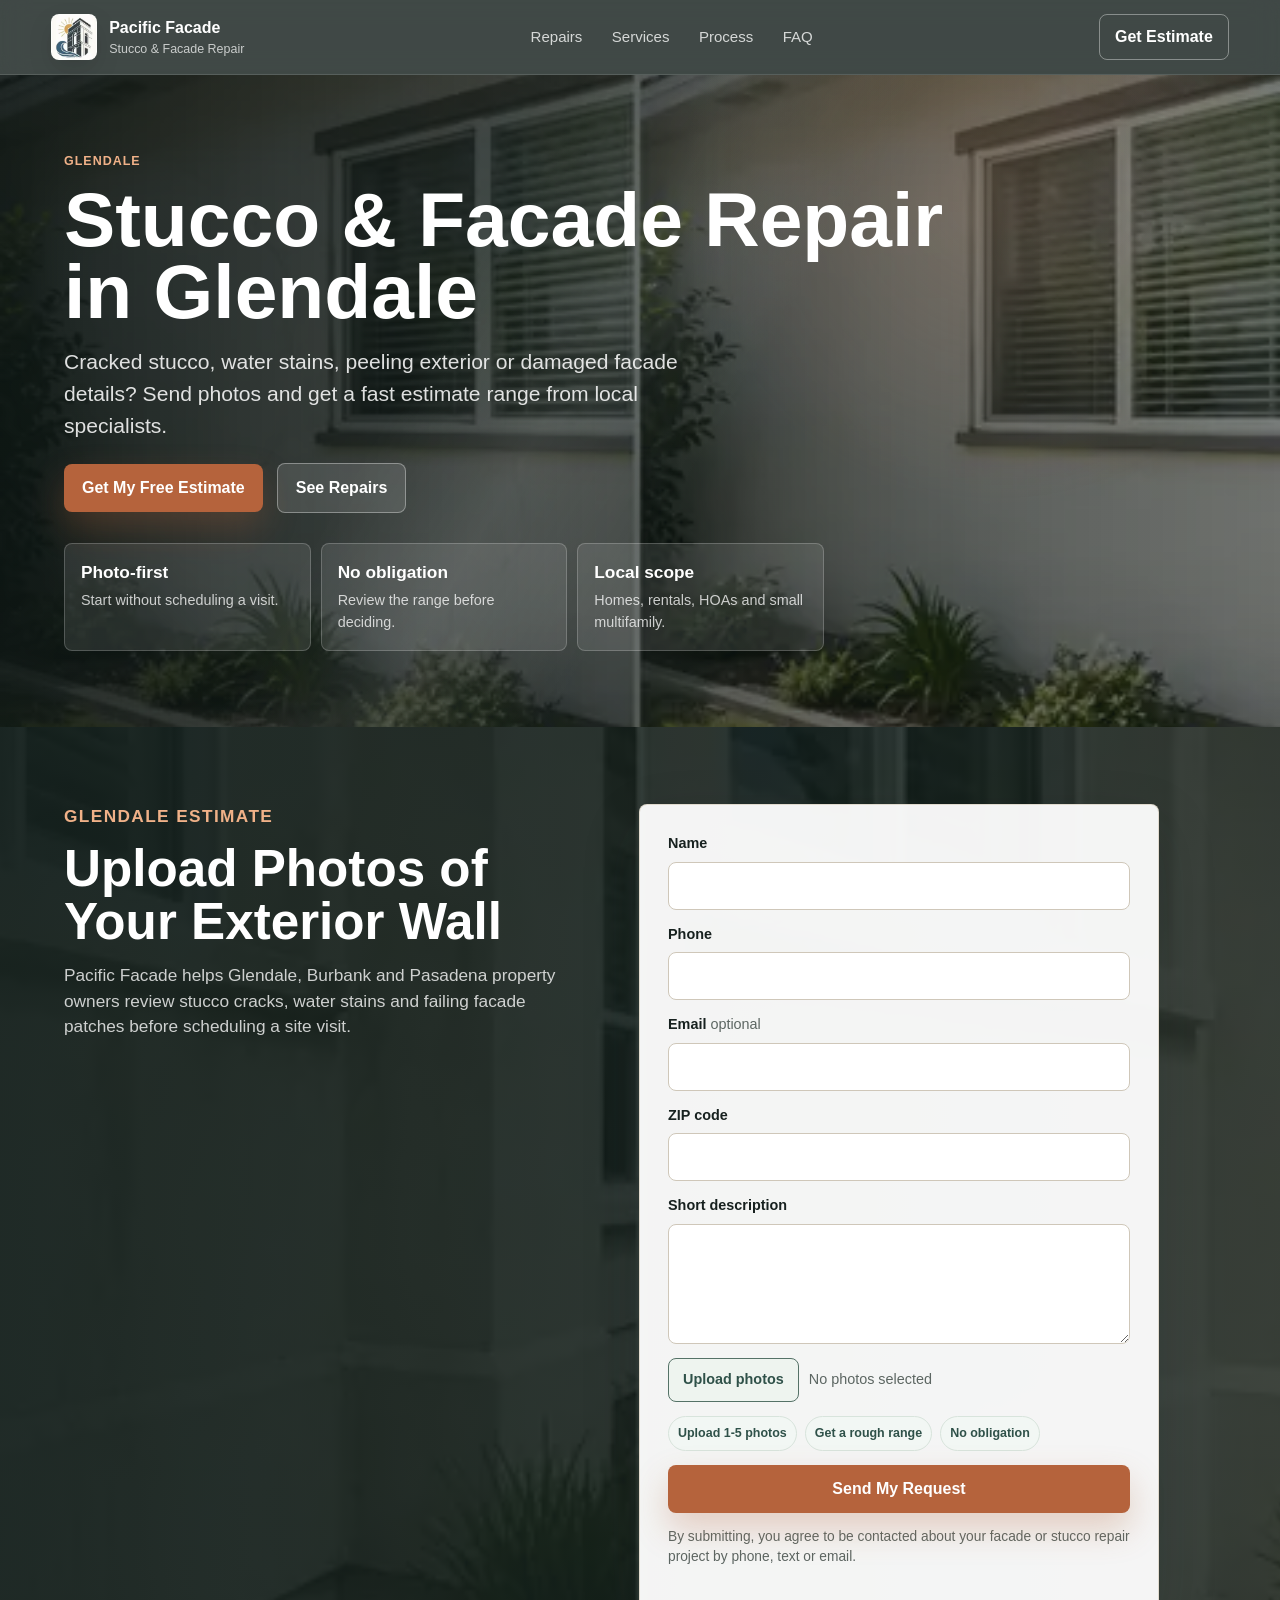
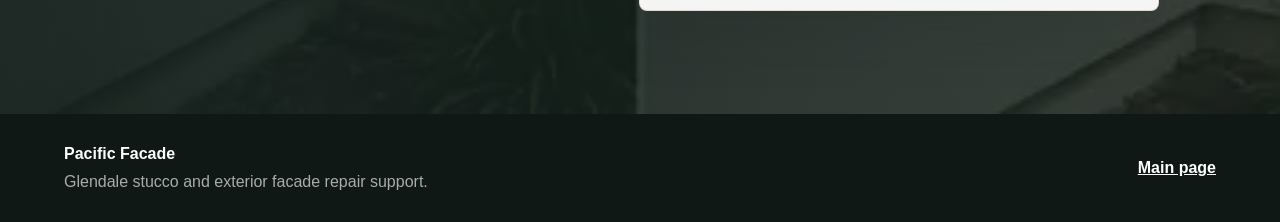
==== locations/glendale.html @ 207e1b65 "Add Glendale location page" ====
<!doctype html>
<html lang="en">
  <head>
    <meta charset="utf-8">
    <meta name="viewport" content="width=device-width, initial-scale=1">
    <title>Stucco & Facade Repair in Glendale | Pacific Facade</title>
    <meta name="description" content="Send photos for a Glendale stucco and facade repair estimate. Pacific Facade helps property owners in Glendale and nearby areas with exterior cracks, water stains and peeling stucco.">
    <link rel="icon" type="image/svg+xml" href="../assets/favicon.svg">
    <link rel="stylesheet" href="../styles.css">
    <link rel="stylesheet" href="../overrides.css">
  </head>
  <body>
    <header class="site-header">
      <a class="brand" href="../index.html">
        <span class="brand-logo-wrap" aria-hidden="true">
          <img class="brand-logo" src="../assets/pacific-facade-mark.webp" alt="">
        </span>
        <span><strong>Pacific Facade</strong><small>Stucco &amp; Facade Repair</small></span>
      </a>
      <nav class="nav-links">
        <a href="../index.html#repairs">Repairs</a>
        <a href="../index.html#services">Services</a>
        <a href="../index.html#process">Process</a>
        <a href="../index.html#faq">FAQ</a>
      </nav>
      <a class="header-cta" href="#estimate">Get Estimate</a>
    </header>

    <main>
      <section class="hero location-hero">
        <div class="hero-content">
          <p class="eyebrow">Glendale</p>
          <h1>Stucco &amp; Facade Repair in Glendale</h1>
          <p class="hero-subtitle">Cracked stucco, water stains, peeling exterior or damaged facade details? Send photos and get a fast estimate range from local specialists.</p>
          <div class="hero-actions">
            <a class="button button-primary" href="#estimate">Get My Free Estimate</a>
            <a class="button button-secondary" href="../index.html#repairs">See Repairs</a>
          </div>
          <div class="hero-trust" aria-label="Estimate advantages">
            <div><strong>Photo-first</strong><span>Start without scheduling a visit.</span></div>
            <div><strong>No obligation</strong><span>Review the range before deciding.</span></div>
            <div><strong>Local scope</strong><span>Homes, rentals, HOAs and small multifamily.</span></div>
          </div>
        </div>
      </section>

      <section class="section compact-section bottom-cta" id="estimate">
        <div class="bottom-copy">
          <p class="eyebrow">Glendale estimate</p>
          <h2>Upload Photos of Your Exterior Wall</h2>
          <p>Pacific Facade helps Glendale, Burbank and Pasadena property owners review stucco cracks, water stains and failing facade patches before scheduling a site visit.</p>
        </div>
        <form class="lead-form" data-lead-form data-source="glendale">
          <label><span>Name</span><input type="text" name="name" autocomplete="name" required></label>
          <label><span>Phone</span><input type="tel" name="phone" autocomplete="tel" required></label>
          <label><span>Email <em>optional</em></span><input type="email" name="email" autocomplete="email"></label>
          <label><span>ZIP code</span><input type="text" name="zip" autocomplete="postal-code" required></label>
          <label><span>Short description</span><textarea name="description" rows="4" required></textarea></label>
          <label class="file-control">
            <input type="file" name="photos" accept="image/*" multiple>
            <span class="file-button">Upload photos</span>
            <span class="file-name" data-file-name>No photos selected</span>
          </label>
          <div class="form-perks" aria-label="Form benefits">
            <span>Upload 1-5 photos</span>
            <span>Get a rough range</span>
            <span>No obligation</span>
          </div>
          <button class="button button-primary form-submit" type="submit">Send My Request</button>
          <p class="form-note">By submitting, you agree to be contacted about your facade or stucco repair project by phone, text or email.</p>
          <p class="form-status" role="status" aria-live="polite"></p>
        </form>
      </section>
    </main>

    <a class="mobile-sticky-cta" href="#estimate" aria-label="Get a free stucco repair estimate">
      <strong>Get My Free Estimate</strong>
      <span>Upload photos in about 60 seconds</span>
    </a>

    <footer class="site-footer">
      <div><strong>Pacific Facade</strong><p>Glendale stucco and exterior facade repair support.</p></div>
      <a href="../index.html">Main page</a>
    </footer>
    <script src="../script.js"></script>
  </body>
</html>
---- styles.css ----
:root {
  --ink: #17211f;
  --muted-ink: #5c6662;
  --paper: #fbfaf6;
  --surface: #ffffff;
  --sand: #eee6d7;
  --sage: #557267;
  --sage-dark: #2f5149;
  --clay: #b5633c;
  --ocean: #2e6f7e;
  --line: #ded8ca;
  --shadow: 0 22px 60px rgba(23, 33, 31, 0.16);
  --shadow-strong: 0 30px 90px rgba(11, 22, 19, 0.28);
  --radius: 8px;
}

* {
  box-sizing: border-box;
}

html {
  scroll-behavior: smooth;
}

body {
  margin: 0;
  color: var(--ink);
  background: var(--paper);
  font-family: Arial, Helvetica, sans-serif;
  line-height: 1.5;
}

body::selection {
  color: #fff;
  background: var(--sage-dark);
}

img {
  display: block;
  max-width: 100%;
}

a {
  color: inherit;
}

.site-header {
  position: sticky;
  top: 0;
  z-index: 20;
  display: flex;
  align-items: center;
  justify-content: space-between;
  gap: 24px;
  padding: 14px clamp(18px, 4vw, 56px);
  color: #fff;
  background: rgba(23, 33, 31, 0.82);
  backdrop-filter: blur(14px);
  border-bottom: 1px solid rgba(255, 255, 255, 0.12);
}

.brand {
  display: inline-flex;
  align-items: center;
  gap: 12px;
  min-width: max-content;
  text-decoration: none;
}

.brand-mark {
  display: inline-grid;
  width: 42px;
  height: 42px;
  place-items: center;
  border: 1px solid rgba(255, 255, 255, 0.52);
  border-radius: var(--radius);
  color: #fff;
  background: rgba(255, 255, 255, 0.12);
  font-weight: 800;
  transition: transform 180ms ease, background 180ms ease;
}

.brand:hover .brand-mark {
  transform: rotate(-2deg) scale(1.03);
  background: rgba(255, 255, 255, 0.18);
}

.brand strong,
.brand small {
  display: block;
}

.brand small {
  color: rgba(255, 255, 255, 0.72);
  font-size: 0.78rem;
}

.nav-links {
  display: flex;
  align-items: center;
  gap: clamp(14px, 2.3vw, 30px);
  color: rgba(255, 255, 255, 0.78);
  font-size: 0.94rem;
}

.nav-links a,
.header-cta {
  text-decoration: none;
}

.nav-links a {
  position: relative;
}

.nav-links a::after {
  content: "";
  position: absolute;
  left: 0;
  right: 0;
  bottom: -8px;
  height: 2px;
  background: #f0b188;
  transform: scaleX(0);
  transform-origin: left;
  transition: transform 180ms ease;
}

.nav-links a:hover::after {
  transform: scaleX(1);
}

.header-cta {
  min-width: max-content;
  padding: 10px 15px;
  border: 1px solid rgba(255, 255, 255, 0.38);
  border-radius: var(--radius);
  color: #fff;
  font-weight: 700;
  transition: background 180ms ease, border-color 180ms ease, transform 180ms ease;
}

.header-cta:hover {
  transform: translateY(-1px);
  background: rgba(255, 255, 255, 0.13);
  border-color: rgba(255, 255, 255, 0.62);
}

.hero {
  position: relative;
  overflow: hidden;
  display: grid;
  grid-template-columns: minmax(0, 1fr) minmax(320px, 440px);
  align-items: center;
  gap: clamp(28px, 5vw, 74px);
  min-height: calc(100svh - 84px);
  padding: clamp(36px, 6vw, 90px) clamp(18px, 5vw, 74px);
  color: #fff;
  background:
    linear-gradient(90deg, rgba(14, 23, 21, 0.9) 0%, rgba(14, 23, 21, 0.72) 46%, rgba(14, 23, 21, 0.5) 100%),
    url("assets/stucco-cracks-before-after-480q30.webp") center / cover no-repeat;
}

.hero::before {
  content: "";
  position: absolute;
  inset: 0;
  pointer-events: none;
  background:
    linear-gradient(120deg, transparent 0 35%, rgba(255, 255, 255, 0.13) 45%, transparent 56%),
    radial-gradient(circle at 78% 18%, rgba(240, 177, 136, 0.28), transparent 28%);
  opacity: 0.72;
  animation: heroSheen 8s ease-in-out infinite alternate;
}

.hero > * {
  position: relative;
  z-index: 1;
}

.hero-content {
  max-width: 760px;
  animation: heroEnter 700ms ease both;
}

.eyebrow {
  margin: 0 0 12px;
  color: var(--clay);
  font-size: 0.78rem;
  font-weight: 800;
  letter-spacing: 0.08em;
  text-transform: uppercase;
}

.hero .eyebrow {
  color: #f0b188;
}

h1,
h2,
h3,
p {
  margin-top: 0;
}

h1 {
  max-width: 760px;
  margin-bottom: 18px;
  font-size: clamp(2.7rem, 6vw, 5.7rem);
  line-height: 0.95;
  letter-spacing: 0;
}

h2 {
  margin-bottom: 14px;
  font-size: clamp(2rem, 4vw, 3.4rem);
  line-height: 1.04;
  letter-spacing: 0;
}

h3 {
  margin-bottom: 8px;
  font-size: 1.12rem;
  line-height: 1.25;
}

.hero-subtitle {
  max-width: 640px;
  margin-bottom: 22px;
  color: rgba(255, 255, 255, 0.86);
  font-size: clamp(1.08rem, 2vw, 1.32rem);
}

.hero-points {
  display: grid;
  gap: 12px;
  max-width: 700px;
  margin: 0 0 30px;
  padding: 0;
  list-style: none;
}

.hero-points li {
  position: relative;
  padding-left: 34px;
  color: rgba(255, 255, 255, 0.9);
}

.hero-points li::before {
  content: "";
  position: absolute;
  left: 0;
  top: 3px;
  width: 20px;
  height: 20px;
  border-radius: 50%;
  background: var(--clay);
  box-shadow: inset 0 0 0 6px rgba(255, 255, 255, 0.2);
}

.hero-actions,
.inline-cta {
  display: flex;
  flex-wrap: wrap;
  align-items: center;
  gap: 14px;
}

.hero-trust {
  display: grid;
  grid-template-columns: repeat(3, minmax(0, 1fr));
  gap: 10px;
  max-width: 760px;
  margin-top: 30px;
}

.hero-trust div {
  min-height: 92px;
  padding: 16px;
  border: 1px solid rgba(255, 255, 255, 0.2);
  border-radius: var(--radius);
  background: rgba(255, 255, 255, 0.1);
  backdrop-filter: blur(10px);
}

.hero-trust strong,
.hero-trust span {
  display: block;
}

.hero-trust strong {
  margin-bottom: 4px;
  font-size: 1.08rem;
}

.hero-trust span {
  color: rgba(255, 255, 255, 0.76);
  font-size: 0.9rem;
}

.button {
  display: inline-flex;
  align-items: center;
  justify-content: center;
  min-height: 48px;
  padding: 12px 18px;
  border: 0;
  border-radius: var(--radius);
  cursor: pointer;
  font: inherit;
  font-weight: 800;
  text-decoration: none;
  position: relative;
  overflow: hidden;
  transition: transform 160ms ease, background 160ms ease, border-color 160ms ease, box-shadow 160ms ease;
}

.button:hover {
  transform: translateY(-1px);
}

.button-primary {
  color: #fff;
  background: var(--clay);
  box-shadow: 0 16px 34px rgba(181, 99, 60, 0.28);
}

.button-primary:hover {
  background: #9e4f2e;
  box-shadow: 0 18px 40px rgba(181, 99, 60, 0.36);
}

.button-secondary {
  color: #fff;
  background: rgba(255, 255, 255, 0.12);
  border: 1px solid rgba(255, 255, 255, 0.35);
}

.lead-form {
  display: grid;
  gap: 14px;
  padding: clamp(18px, 3vw, 28px);
  border: 1px solid rgba(222, 216, 202, 0.9);
  border-radius: var(--radius);
  color: var(--ink);
  background: rgba(255, 255, 255, 0.95);
  box-shadow: var(--shadow);
  animation: formEnter 780ms 120ms ease both;
}

.hero-form {
  align-self: center;
  transform-origin: center right;
}

.form-heading h2 {
  margin-bottom: 5px;
  font-size: 1.55rem;
}

.form-kicker {
  width: max-content;
  max-width: 100%;
  margin-bottom: 8px;
  padding: 6px 10px;
  border-radius: 999px;
  color: var(--sage-dark);
  background: #e6f0ea;
  font-size: 0.78rem;
  font-weight: 900;
  text-transform: uppercase;
  letter-spacing: 0.06em;
}

.form-heading p,
.form-note,
.form-status,
.section-heading p,
.card-body p,
.service-grid p,
.timeline p,
.trust-grid p,
.site-footer p {
  color: var(--muted-ink);
}

label {
  display: grid;
  gap: 7px;
  font-weight: 800;
  transition: color 160ms ease;
}

label:focus-within {
  color: var(--ocean);
}

label span {
  font-size: 0.9rem;
}

label em {
  color: var(--muted-ink);
  font-style: normal;
  font-weight: 500;
}

input,
textarea {
  width: 100%;
  min-height: 46px;
  border: 1px solid #cfc7b9;
  border-radius: var(--radius);
  padding: 11px 12px;
  color: var(--ink);
  background: #fff;
  font: inherit;
  transition: border-color 160ms ease, box-shadow 160ms ease, transform 160ms ease;
}

textarea {
  resize: vertical;
}

input:focus,
textarea:focus {
  outline: 3px solid rgba(46, 111, 126, 0.22);
  border-color: var(--ocean);
  box-shadow: 0 10px 24px rgba(46, 111, 126, 0.09);
}

.file-control {
  grid-template-columns: auto minmax(0, 1fr);
  align-items: center;
  gap: 10px;
  font-weight: 700;
}

.file-control input {
  position: absolute;
  width: 1px;
  height: 1px;
  overflow: hidden;
  clip: rect(0 0 0 0);
}

.file-button {
  display: inline-flex;
  align-items: center;
  justify-content: center;
  min-height: 44px;
  padding: 10px 14px;
  border: 1px solid var(--sage);
  border-radius: var(--radius);
  color: var(--sage-dark);
  background: #eef4ef;
  transition: transform 160ms ease, background 160ms ease;
}

.file-control:hover .file-button {
  transform: translateY(-1px);
  background: #e1ece5;
}

.file-name {
  min-width: 0;
  color: var(--muted-ink);
  font-size: 0.9rem;
  font-weight: 500;
  overflow-wrap: anywhere;
}

.form-submit {
  width: 100%;
}

.form-perks {
  display: flex;
  flex-wrap: wrap;
  gap: 8px;
}

.form-perks span {
  padding: 7px 9px;
  border: 1px solid #d8e4dc;
  border-radius: 999px;
  color: var(--sage-dark);
  background: #f2f7f4;
  font-size: 0.78rem;
  font-weight: 800;
}

.form-note,
.form-status {
  margin: 0;
  font-size: 0.86rem;
}

.form-status.success {
  color: var(--sage-dark);
  font-weight: 800;
}

.form-status.error {
  color: #9d2f26;
  font-weight: 800;
}

.proof-strip {
  display: grid;
  grid-template-columns: repeat(3, 1fr);
  gap: 1px;
  background: var(--line);
}

.proof-strip div {
  padding: 22px clamp(18px, 4vw, 56px);
  background: var(--surface);
  transition: transform 180ms ease, box-shadow 180ms ease;
}

.proof-strip div:hover {
  transform: translateY(-2px);
  box-shadow: 0 16px 38px rgba(23, 33, 31, 0.08);
}

.proof-strip strong,
.proof-strip span {
  display: block;
}

.proof-strip span {
  color: var(--muted-ink);
  font-size: 0.94rem;
}

.section {
  padding: clamp(58px, 8vw, 108px) clamp(18px, 5vw, 74px);
}

.muted {
  background: #f1eee6;
}

.section-heading {
  max-width: 850px;
  margin-bottom: clamp(26px, 4vw, 46px);
}

.section-heading p {
  max-width: 760px;
  font-size: 1.05rem;
}

.repair-grid {
  display: grid;
  grid-template-columns: repeat(3, minmax(0, 1fr));
  gap: 18px;
}

.repair-card,
.service-grid article,
.trust-grid article,
.timeline article,
.faq-list details {
  border: 1px solid var(--line);
  border-radius: var(--radius);
  background: var(--surface);
}

.repair-card {
  overflow: hidden;
  box-shadow: 0 14px 36px rgba(23, 33, 31, 0.07);
  transition: transform 220ms ease, box-shadow 220ms ease, border-color 220ms ease;
}

.repair-card:hover {
  transform: translateY(-5px);
  border-color: rgba(85, 114, 103, 0.45);
  box-shadow: var(--shadow);
}

.repair-media {
  position: relative;
  overflow: hidden;
}

.repair-media img {
  width: 100%;
  aspect-ratio: 16 / 9;
  object-fit: cover;
  transition: transform 360ms ease;
}

.repair-card:hover .repair-media img {
  transform: scale(1.035);
}

.before-badge,
.after-badge {
  position: absolute;
  top: 12px;
  padding: 6px 10px;
  border-radius: 999px;
  color: #fff;
  background: rgba(18, 26, 24, 0.78);
  backdrop-filter: blur(8px);
  font-size: 0.76rem;
  font-weight: 900;
}

.before-badge {
  left: 12px;
}

.after-badge {
  right: 12px;
  background: rgba(47, 81, 73, 0.86);
}

.card-body {
  padding: 18px;
}

.card-label {
  margin-bottom: 12px;
  color: var(--sage-dark);
  font-weight: 900;
}

.inline-cta {
  justify-content: space-between;
  margin-top: 28px;
  padding: 18px;
  border: 1px solid var(--line);
  border-radius: var(--radius);
  background: var(--surface);
  box-shadow: 0 16px 38px rgba(23, 33, 31, 0.08);
}

.inline-cta p {
  margin: 0;
  color: var(--ink);
  font-weight: 800;
}

.service-grid {
  display: grid;
  grid-template-columns: repeat(5, minmax(0, 1fr));
  gap: 14px;
}

.service-grid article,
.trust-grid article {
  padding: 20px;
  transition: transform 180ms ease, box-shadow 180ms ease, border-color 180ms ease;
}

.service-grid article:hover,
.trust-grid article:hover,
.timeline article:hover,
.area-links a:hover,
.faq-list details:hover {
  transform: translateY(-3px);
  border-color: rgba(85, 114, 103, 0.48);
  box-shadow: 0 18px 46px rgba(23, 33, 31, 0.1);
}

.icon {
  display: inline-grid;
  width: 42px;
  height: 42px;
  place-items: center;
  margin-bottom: 16px;
  border-radius: var(--radius);
  color: #fff;
  background: var(--sage-dark);
  font-size: 0.78rem;
  font-weight: 900;
  transition: transform 180ms ease, background 180ms ease;
}

.service-grid article:hover .icon {
  transform: rotate(-3deg) scale(1.05);
  background: var(--ocean);
}

.process {
  background: var(--paper);
}

.timeline {
  display: grid;
  grid-template-columns: repeat(4, minmax(0, 1fr));
  gap: 14px;
}

.timeline article {
  position: relative;
  padding: 22px;
  overflow: hidden;
  transition: transform 180ms ease, box-shadow 180ms ease, border-color 180ms ease;
}

.timeline article::after {
  content: "";
  position: absolute;
  inset: auto 22px 0;
  height: 3px;
  background: var(--clay);
  transform: scaleX(0);
  transform-origin: left;
  transition: transform 220ms ease;
}

.timeline article:hover::after {
  transform: scaleX(1);
}

.timeline span {
  display: inline-grid;
  width: 36px;
  height: 36px;
  place-items: center;
  margin-bottom: 18px;
  border-radius: 50%;
  color: #fff;
  background: var(--ocean);
  font-weight: 900;
}

.trust {
  color: #fff;
  background: var(--sage-dark);
  background:
    linear-gradient(135deg, rgba(47, 81, 73, 0.98), rgba(23, 33, 31, 0.96)),
    radial-gradient(circle at 82% 8%, rgba(240, 177, 136, 0.2), transparent 24%);
}

.trust .eyebrow,
.bottom-cta .eyebrow {
  color: #f0b188;
}

.trust .section-heading p,
.trust-grid p {
  color: rgba(255, 255, 255, 0.72);
}

.trust-grid {
  display: grid;
  grid-template-columns: repeat(4, minmax(0, 1fr));
  gap: 14px;
}

.trust-grid article {
  border-color: rgba(255, 255, 255, 0.18);
  background: rgba(255, 255, 255, 0.08);
}

.service-area {
  background: var(--paper);
}

.area-links {
  display: grid;
  grid-template-columns: repeat(3, minmax(0, 1fr));
  gap: 14px;
}

.area-links a {
  padding: 20px;
  border: 1px solid var(--line);
  border-radius: var(--radius);
  color: var(--sage-dark);
  background: #fff;
  font-weight: 900;
  text-decoration: none;
  transition: transform 180ms ease, box-shadow 180ms ease, border-color 180ms ease, color 180ms ease;
}

.area-links a:hover {
  color: var(--ocean);
}

.faq-list {
  display: grid;
  gap: 12px;
  max-width: 980px;
}

.faq-list details {
  padding: 0 18px;
  transition: transform 180ms ease, box-shadow 180ms ease, border-color 180ms ease;
}

.faq-list summary {
  cursor: pointer;
  padding: 18px 0;
  font-weight: 900;
}

.faq-list p {
  margin-bottom: 18px;
  color: var(--muted-ink);
}

.bottom-cta {
  display: grid;
  grid-template-columns: minmax(0, 0.9fr) minmax(320px, 520px);
  gap: clamp(28px, 5vw, 70px);
  align-items: start;
  color: #fff;
  background:
    linear-gradient(90deg, rgba(20, 32, 29, 0.94), rgba(20, 32, 29, 0.8)),
    url("assets/water-stains-before-after-480q30.webp") center / cover no-repeat;
}

.bottom-copy {
  position: sticky;
  top: 110px;
}

.bottom-copy p {
  max-width: 620px;
  color: rgba(255, 255, 255, 0.78);
  font-size: 1.08rem;
}

.site-footer {
  display: flex;
  align-items: center;
  justify-content: space-between;
  gap: 20px;
  padding: 28px clamp(18px, 5vw, 74px);
  color: #fff;
  background: #101816;
}

.site-footer p {
  margin: 4px 0 0;
  color: rgba(255, 255, 255, 0.64);
}

.site-footer a {
  color: #fff;
  font-weight: 800;
}

.mobile-sticky-cta {
  position: fixed;
  left: 16px;
  right: 16px;
  bottom: 14px;
  z-index: 30;
  display: none;
  padding: 12px 16px;
  border: 1px solid rgba(255, 255, 255, 0.34);
  border-radius: var(--radius);
  color: #fff;
  background: rgba(181, 99, 60, 0.96);
  box-shadow: var(--shadow-strong);
  text-align: center;
  text-decoration: none;
  transform: translateY(120%);
  transition: transform 220ms ease, opacity 220ms ease;
}

.mobile-sticky-cta strong,
.mobile-sticky-cta span {
  display: block;
}

.mobile-sticky-cta span {
  color: rgba(255, 255, 255, 0.82);
  font-size: 0.82rem;
}

.show-sticky-cta .mobile-sticky-cta {
  transform: translateY(0);
}

.hide-sticky-cta .mobile-sticky-cta {
  opacity: 0;
  pointer-events: none;
}

.reveal {
  opacity: 0;
  transform: translateY(24px);
  transition: opacity 560ms ease, transform 560ms ease;
  transition-delay: var(--reveal-delay, 0ms);
}

.reveal.is-visible {
  opacity: 1;
  transform: translateY(0);
}

@keyframes heroEnter {
  from {
    opacity: 0;
    transform: translateY(18px);
  }
  to {
    opacity: 1;
    transform: translateY(0);
  }
}

@keyframes formEnter {
  from {
    opacity: 0;
    transform: translateY(24px) scale(0.98);
  }
  to {
    opacity: 1;
    transform: translateY(0) scale(1);
  }
}

@keyframes heroSheen {
  from {
    transform: translateX(-4%);
    opacity: 0.45;
  }
  to {
    transform: translateX(4%);
    opacity: 0.8;
  }
}

.location-hero {
  min-height: 64svh;
  grid-template-columns: minmax(0, 1fr);
  align-items: end;
}

.location-hero .hero-content {
  max-width: 880px;
}

.compact-section {
  padding-top: clamp(44px, 6vw, 82px);
}

@media (max-width: 1120px) {
  .service-grid,
  .timeline,
  .trust-grid {
    grid-template-columns: repeat(2, minmax(0, 1fr));
  }

  .repair-grid {
    grid-template-columns: 1fr;
  }
}

@media (max-width: 860px) {
  .site-header {
    align-items: flex-start;
  }

  .nav-links {
    display: none;
  }

  .hero,
  .bottom-cta {
    grid-template-columns: 1fr;
  }

  .hero {
    min-height: auto;
  }

  .hero-form {
    align-self: stretch;
  }

  .proof-strip,
  .area-links {
    grid-template-columns: 1fr;
  }

  .hero-trust {
    grid-template-columns: 1fr;
  }

  .bottom-copy {
    position: static;
  }

  .mobile-sticky-cta {
    display: block;
  }

  body {
    padding-bottom: 84px;
  }
}

@media (max-width: 620px) {
  .site-header {
    padding: 12px 16px;
  }

  .brand small {
    display: none;
  }

  .header-cta {
    padding: 9px 12px;
    font-size: 0.9rem;
  }

  h1 {
    font-size: clamp(2.45rem, 16vw, 4rem);
  }

  .hero,
  .section {
    padding-inline: 16px;
  }

  .service-grid,
  .timeline,
  .trust-grid {
    grid-template-columns: 1fr;
  }

  .lead-form {
    padding: 16px;
  }

  .file-control {
    grid-template-columns: 1fr;
  }

  .site-footer {
    align-items: flex-start;
    flex-direction: column;
  }
}

@media (prefers-reduced-motion: reduce) {
  *,
  *::before,
  *::after {
    animation-duration: 1ms !important;
    animation-iteration-count: 1 !important;
    scroll-behavior: auto !important;
    transition-duration: 1ms !important;
  }

  .reveal {
    opacity: 1;
    transform: none;
  }
}
---- overrides.css ----
.brand-logo-wrap {
  display: inline-grid;
  width: 46px;
  height: 46px;
  flex: 0 0 46px;
  place-items: center;
  overflow: hidden;
  border: 1px solid rgba(255, 255, 255, 0.48);
  border-radius: var(--radius);
  background: #fbfaf6;
  box-shadow: 0 10px 24px rgba(0, 0, 0, 0.12);
  transition: transform 180ms ease, box-shadow 180ms ease;
}

.brand-logo {
  width: 100%;
  height: 100%;
  object-fit: cover;
}

.brand:hover .brand-logo-wrap {
  transform: rotate(-2deg) scale(1.03);
  box-shadow: 0 12px 30px rgba(0, 0, 0, 0.18);
}

.estimate-snapshot,
.photo-guide {
  display: grid;
  gap: 4px;
  padding: 12px;
  border: 1px solid #d8e4dc;
  border-radius: var(--radius);
  color: var(--sage-dark);
  background: #f6faf7;
}

.estimate-snapshot {
  grid-template-columns: minmax(0, 1fr) auto;
  align-items: center;
  background: #fff8f1;
  border-color: #ead0bd;
}

.estimate-snapshot span,
.estimate-snapshot small,
.photo-guide strong,
.photo-guide span {
  display: block;
}

.estimate-snapshot span {
  color: var(--muted-ink);
  font-size: 0.82rem;
  font-weight: 800;
}

.estimate-snapshot strong {
  color: var(--clay);
  font-size: 1.1rem;
  text-align: right;
}

.estimate-snapshot small {
  grid-column: 1 / -1;
  color: var(--muted-ink);
  font-size: 0.78rem;
}

.photo-guide strong {
  font-size: 0.88rem;
}

.photo-guide span {
  color: var(--muted-ink);
  font-size: 0.86rem;
  font-weight: 500;
}

.issue-strip {
  display: flex;
  flex-wrap: wrap;
  gap: 10px;
  margin: -12px 0 24px;
}

.issue-strip a {
  padding: 10px 13px;
  border: 1px solid var(--line);
  border-radius: 999px;
  color: var(--sage-dark);
  background: #fff;
  font-size: 0.9rem;
  font-weight: 900;
  text-decoration: none;
  transition: transform 160ms ease, border-color 160ms ease, box-shadow 160ms ease;
}

.issue-strip a:hover {
  transform: translateY(-2px);
  border-color: rgba(85, 114, 103, 0.48);
  box-shadow: 0 12px 28px rgba(23, 33, 31, 0.08);
}

.repair-photo {
  width: 100%;
  aspect-ratio: 16 / 9;
  background-image: url("assets/repair-gallery-sprite.webp");
  background-repeat: no-repeat;
  background-size: 200% 300%;
  transition: transform 360ms ease;
}

.repair-photo-window {
  background-position: 0 0;
}

.repair-photo-peeling {
  background-position: 100% 0;
}

.repair-photo-water {
  background-position: 0 50%;
}

.repair-photo-balcony {
  background-position: 100% 50%;
}

.repair-photo-foundation {
  background-position: 0 100%;
}

.repair-photo-entry {
  background-image: url("assets/repair-entry-cracks-before-after.webp");
  background-position: center;
  background-size: cover;
}

.repair-card:hover .repair-photo {
  transform: scale(1.035);
}

@media (min-width: 1180px) {
  .hero-content,
  .hero h1 {
    max-width: 960px;
  }
}

@media (max-width: 1120px) {
  .repair-grid {
    grid-template-columns: repeat(2, minmax(0, 1fr));
  }
}

@media (max-width: 620px) {
  .repair-grid,
  .estimate-snapshot {
    grid-template-columns: 1fr;
  }

  .estimate-snapshot strong {
    text-align: left;
  }
}
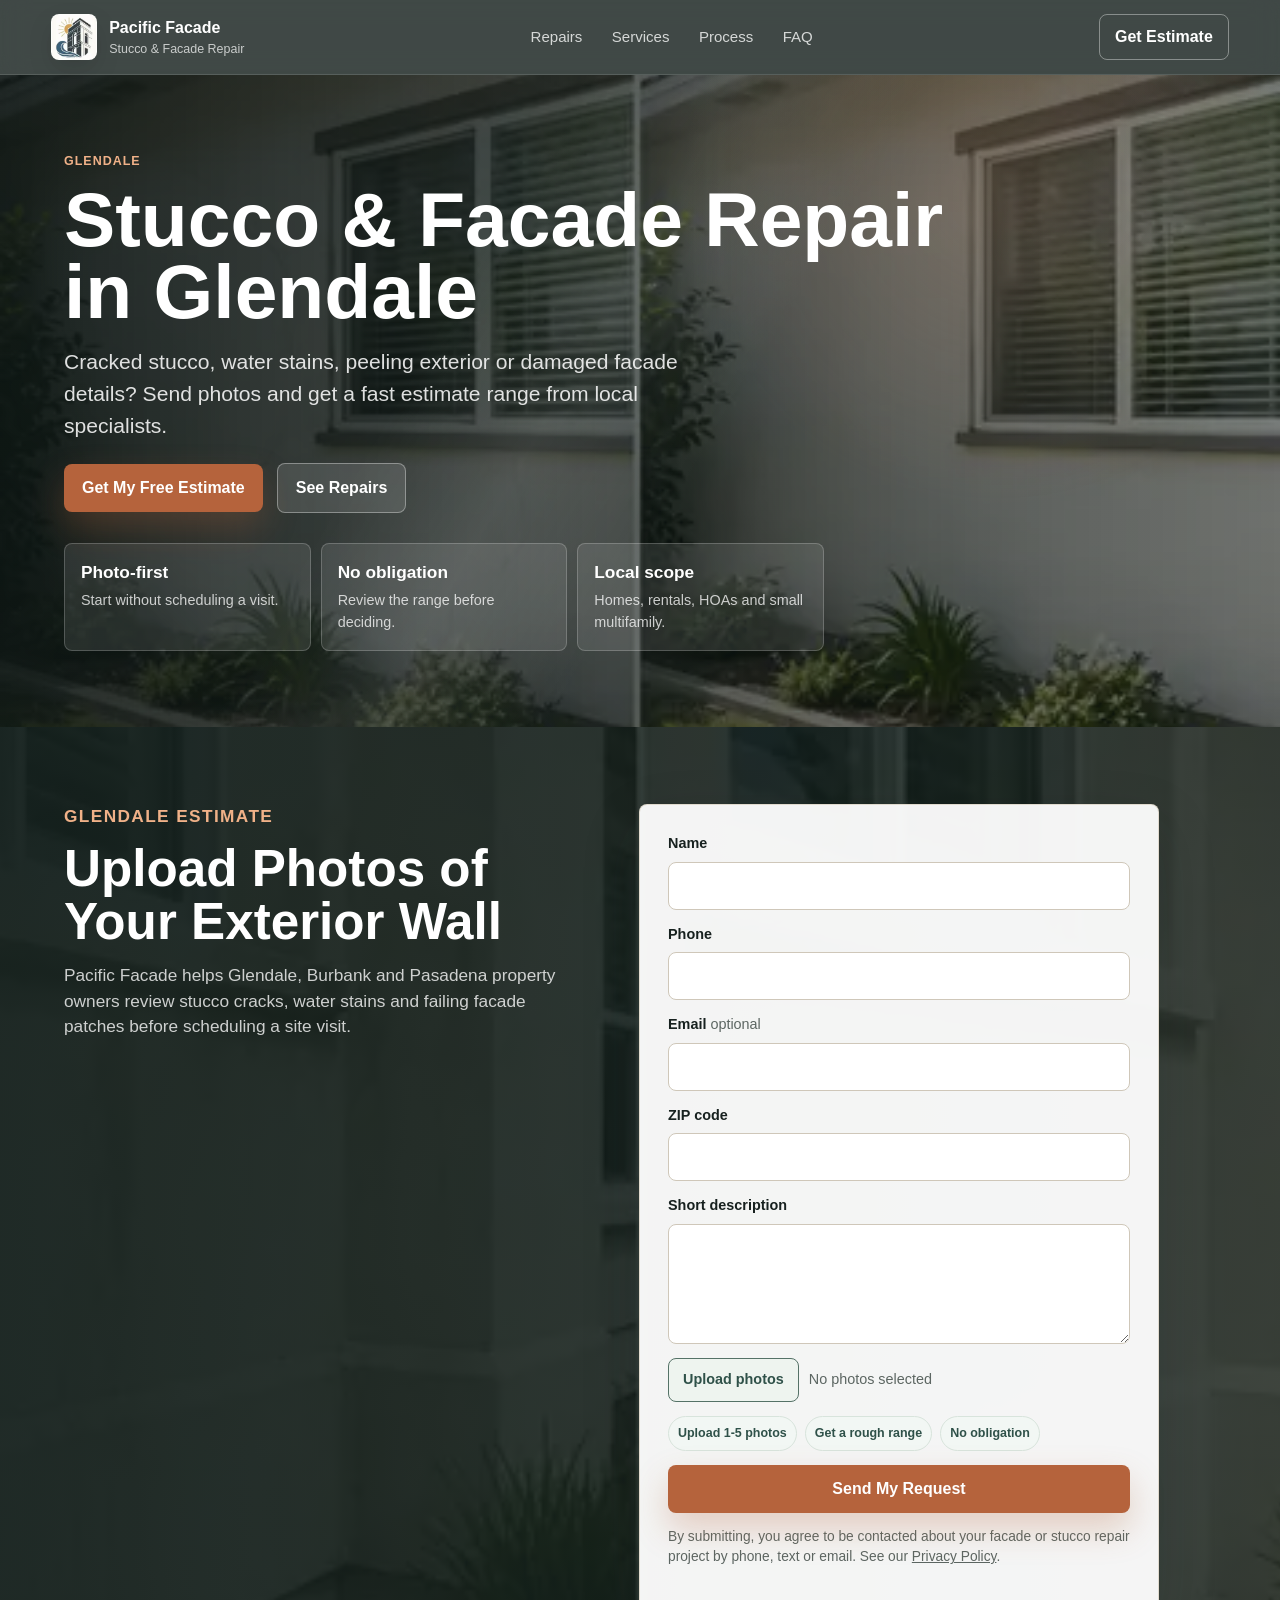
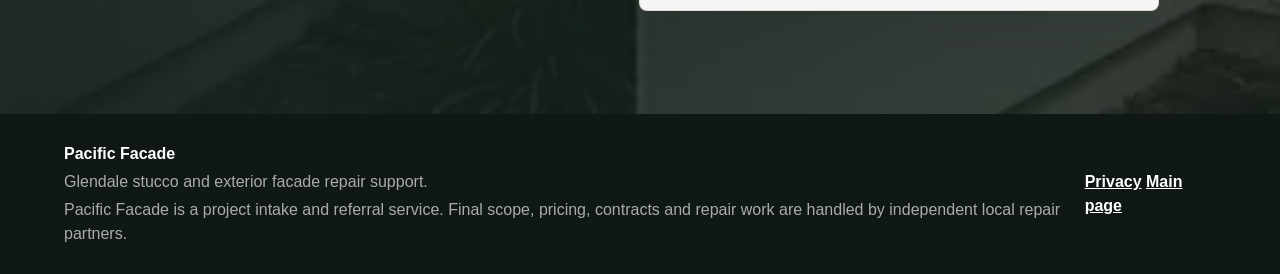
==== commit ff73d8f3: "Install GTM on Glendale page" ====
--- a/locations/glendale.html
+++ b/locations/glendale.html
@@ -1,6 +1,13 @@
 <!doctype html>
 <html lang="en">
   <head>
+    <!-- Google Tag Manager -->
+    <script>(function(w,d,s,l,i){w[l]=w[l]||[];w[l].push({'gtm.start':
+    new Date().getTime(),event:'gtm.js'});var f=d.getElementsByTagName(s)[0],
+    j=d.createElement(s),dl=l!='dataLayer'?'&l='+l:'';j.async=true;j.src=
+    'https://www.googletagmanager.com/gtm.js?id='+i+dl;f.parentNode.insertBefore(j,f);
+    })(window,document,'script','dataLayer','GTM-TNQ2K6FK');</script>
+    <!-- End Google Tag Manager -->
     <meta charset="utf-8">
     <meta name="viewport" content="width=device-width, initial-scale=1">
     <title>Stucco & Facade Repair in Glendale | Pacific Facade</title>
@@ -10,6 +17,10 @@
     <link rel="stylesheet" href="../overrides.css">
   </head>
   <body>
+    <!-- Google Tag Manager (noscript) -->
+    <noscript><iframe src="https://www.googletagmanager.com/ns.html?id=GTM-TNQ2K6FK"
+    height="0" width="0" style="display:none;visibility:hidden"></iframe></noscript>
+    <!-- End Google Tag Manager (noscript) -->
     <header class="site-header">
       <a class="brand" href="../index.html">
         <span class="brand-logo-wrap" aria-hidden="true">
@@ -67,7 +78,7 @@
             <span>No obligation</span>
           </div>
           <button class="button button-primary form-submit" type="submit">Send My Request</button>
-          <p class="form-note">By submitting, you agree to be contacted about your facade or stucco repair project by phone, text or email.</p>
+          <p class="form-note">By submitting, you agree to be contacted about your facade or stucco repair project by phone, text or email. See our <a href="../privacy.html">Privacy Policy</a>.</p>
           <p class="form-status" role="status" aria-live="polite"></p>
         </form>
       </section>
@@ -79,8 +90,15 @@
     </a>
 
     <footer class="site-footer">
-      <div><strong>Pacific Facade</strong><p>Glendale stucco and exterior facade repair support.</p></div>
-      <a href="../index.html">Main page</a>
+      <div>
+        <strong>Pacific Facade</strong>
+        <p>Glendale stucco and exterior facade repair support.</p>
+        <p class="footer-disclaimer">Pacific Facade is a project intake and referral service. Final scope, pricing, contracts and repair work are handled by independent local repair partners.</p>
+      </div>
+      <nav class="footer-links" aria-label="Footer links">
+        <a href="../privacy.html">Privacy</a>
+        <a href="../index.html">Main page</a>
+      </nav>
     </footer>
     <script src="../script.js"></script>
   </body>
